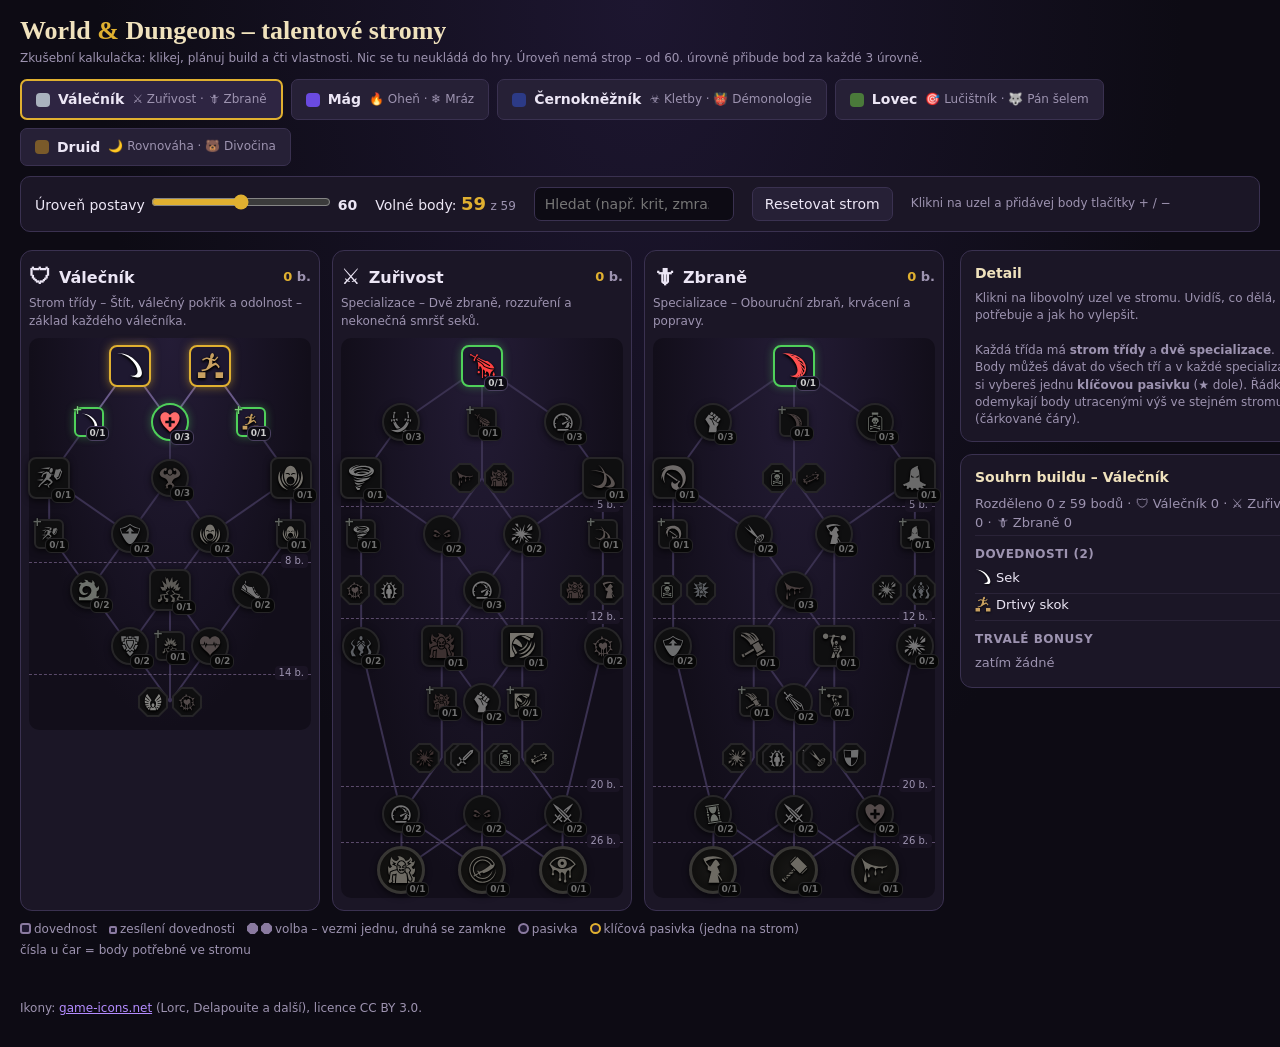
==== kalkulacka/index.html @ ac44e780 "World & Dungeons 1.1.6 + projektová dokumentace Hra, kalkulačka talentů, testy a dokumentace rozděle" ====
<!DOCTYPE html>
<html lang="cs">
<head>
<meta charset="utf-8">
<meta name="viewport" content="width=device-width, initial-scale=1">
<title>World & Dungeons – talentové stromy</title>
<style>
  :root { --bg:#0d0b14; --panel:#1b1626; --panel2:#262036; --border:#3a3150; --text:#ece6f5; --muted:#9d93b0; --gold:#e0b030; --green:#4fd05a; }
  * { box-sizing: border-box; }
  body { margin: 0; background: radial-gradient(ellipse at top, #1d1630, var(--bg) 60%); color: var(--text); font: 14px/1.45 system-ui, -apple-system, "Segoe UI", sans-serif; min-height: 100vh; }
  button { font: inherit; color: var(--text); background: var(--panel2); border: 1px solid var(--border); border-radius: 7px; padding: 6px 12px; cursor: pointer; }
  button:hover { border-color: var(--gold); }
  button:disabled { opacity: .45; cursor: not-allowed; }
  button.primary { background: var(--gold); color: #241a05; border-color: var(--gold); font-weight: 600; }
  .muted { color: var(--muted); } .small { font-size: 12px; } .gold { color: var(--gold); }
  header { padding: 16px 20px 8px; max-width: 1500px; margin: 0 auto; }
  h1 { margin: 0 0 4px; font: 700 26px Georgia, serif; color: #f0e2bd; } h1 span { color: var(--gold); }
  .classes { display: flex; flex-wrap: wrap; gap: 8px; margin: 12px 0 10px; }
  .cls { display: flex; align-items: center; gap: 8px; padding: 8px 14px; }
  .cls .sw { width: 14px; height: 14px; border-radius: 4px; }
  .cls.sel { border: 2px solid var(--gold); background: #2e2542; }
  .bar { display: flex; flex-wrap: wrap; align-items: center; gap: 10px 18px; background: var(--panel); border: 1px solid var(--border); border-radius: 10px; padding: 10px 14px; }
  .bar input[type=range] { width: 180px; accent-color: var(--gold); }
  .bar input[type=search] { font: inherit; background: var(--bg); color: var(--text); border: 1px solid var(--border); border-radius: 7px; padding: 6px 10px; width: 200px; }
  .pts b { font-size: 18px; }
  main { max-width: 1500px; margin: 0 auto; padding: 10px 20px 40px; display: grid; grid-template-columns: 1fr 360px; gap: 16px; align-items: start; }
  .trees { display: grid; grid-template-columns: repeat(3, minmax(300px, 1fr)); gap: 12px; }
  .tree { background: var(--panel); border: 1px solid var(--border); border-radius: 12px; padding: 10px 8px 12px; }
  .tree h2 { margin: 0; font-size: 16px; display: flex; align-items: center; gap: 8px; } .tree h2 .ic { font-size: 22px; }
  .tree .sub { margin: 2px 0 8px; min-height: 34px; }
  .tree .tp { margin-left: auto; font-size: 13px; color: var(--muted); } .tree .tp b { color: var(--gold); }
  .canvas { position: relative; background: radial-gradient(ellipse at 50% 0%, #241c36, #120e1a 70%); border-radius: 10px; }
  svg.lines { position: absolute; inset: 0; width: 100%; height: 100%; }
  svg.lines line { stroke: #3a3150; stroke-width: 2; } svg.lines line.can { stroke: #6a5a8a; } svg.lines line.on { stroke: var(--gold); stroke-width: 3; }
  .gate { position: absolute; left: 0; right: 0; border-top: 1px dashed #5a4a6a; pointer-events: none; }
  .gate span { position: absolute; right: 3px; top: -9px; font-size: 10px; background: #1a1424; color: var(--muted); padding: 0 4px; border-radius: 4px; }
  .gate.ok { border-color: #4a8a4a; } .gate.ok span { color: #7ad07a; }
  .n { position: absolute; transform: translate(-50%, -50%); width: 38px; height: 38px; padding: 0; display: flex; align-items: center; justify-content: center;
       background: #1e1830; border: 2px solid #4a4060; border-radius: 50%; box-shadow: 0 2px 6px rgba(0,0,0,.6); z-index: 1; user-select: none; }
  .n .g { font-size: 17px; line-height: 1; filter: drop-shadow(0 1px 1px #000); }
  .n .r { position: absolute; right: -7px; bottom: -6px; font-size: 9px; font-weight: 700; background: #0d0b14; border: 1px solid #4a4060; border-radius: 6px; padding: 0 3px; color: #ccc; }
  .n .plus { position: absolute; left: -4px; top: -7px; font-size: 12px; font-weight: 800; color: #7ad07a; text-shadow: 0 0 2px #000; }
  .n.t-skill, .n.t-base { border-radius: 8px; width: 42px; height: 42px; }
  .n.t-enh { border-radius: 6px; width: 30px; height: 30px; } .n.t-enh .g { font-size: 14px; }
  .n.t-choice { border: 0; clip-path: polygon(30% 0,70% 0,100% 30%,100% 70%,70% 100%,30% 100%,0 70%,0 30%); background: #4a4060; }
  .n.t-choice::before { content: ''; position: absolute; inset: 2px; clip-path: inherit; background: #1e1830; z-index: -1; }
  .n.t-choice .r { right: 4px; bottom: 1px; }
  .n.t-key { width: 48px; height: 48px; border-width: 3px; border-color: #7a6030; background: radial-gradient(circle, #3a2a10, #1a1408); } .n.t-key .g { font-size: 22px; color: var(--gold); }
  .n.lock { filter: grayscale(.9) brightness(.55); }
  .n.ok { border-color: var(--green); box-shadow: 0 0 8px #4fd05a66; }
  .n.part { border-color: #c09030; }
  .n.max, .n.base { border-color: var(--gold); box-shadow: 0 0 10px #e0b03088; }
  .n.t-choice.ok { background: var(--green); } .n.t-choice.max { background: var(--gold); }
  .n.sel { outline: 2px solid #fff; outline-offset: 3px; } .n.t-choice.sel { outline: none; filter: drop-shadow(0 0 5px #fff); }
  .n.hit { box-shadow: 0 0 0 4px #50c0ff, 0 0 14px #50c0ff; filter: none; }
  .n.dim { opacity: .25; }
  aside { position: sticky; top: 10px; display: flex; flex-direction: column; gap: 12px; max-height: calc(100vh - 20px); overflow-y: auto; }
  .card { background: var(--panel); border: 1px solid var(--border); border-radius: 12px; padding: 12px 14px; }
  .card h3 { margin: 0 0 6px; font-size: 14px; color: #f0e2bd; }
  .d-head { display: flex; gap: 10px; align-items: center; } .d-g { font-size: 30px; width: 40px; text-align: center; }
  .d-head b { font-size: 16px; }
  .tag { display: inline-block; font-size: 11px; padding: 1px 7px; border-radius: 10px; background: #2e2542; border: 1px solid var(--border); margin: 2px 4px 2px 0; }
  .props { display: grid; grid-template-columns: auto 1fr; gap: 2px 12px; margin: 8px 0; font-size: 13px; } .props span:nth-child(odd) { color: var(--muted); }
  .opt { border: 1px solid var(--border); border-radius: 8px; padding: 7px 9px; margin: 6px 0; background: #1a1424; }
  .opt.sel { border-color: var(--gold); }
  .why { color: #e0a060; font-size: 12px; margin-top: 6px; }
  .acts { display: flex; gap: 8px; flex-wrap: wrap; margin-top: 8px; }
  ul.enh { margin: 6px 0 0; padding-left: 18px; font-size: 12px; } ul.enh li { margin: 2px 0; } ul.enh li.on { color: var(--gold); }
  .sum div { display: flex; justify-content: space-between; gap: 10px; font-size: 13px; border-bottom: 1px solid #2a2338; padding: 2px 0; }
  .sum div span:last-child { color: var(--gold); text-align: right; }
  .sum div span:first-child { white-space: nowrap; }
  .sum h4 { margin: 10px 0 4px; font-size: 12px; color: var(--muted); text-transform: uppercase; letter-spacing: .5px; }
  .legend { display: flex; flex-wrap: wrap; gap: 4px 12px; font-size: 12px; color: var(--muted); }
  .legend i { display: inline-block; width: 11px; height: 11px; border: 2px solid #8a7aa0; vertical-align: -1px; margin-right: 3px; background: #1e1830; }
  .lg-sq { border-radius: 3px; } .lg-dm { border-radius: 2px; width: 8px !important; height: 8px !important; } .lg-ci { border-radius: 50%; } .lg-ky { border-radius: 50%; border-color: var(--gold) !important; }
  .lg-oc { clip-path: polygon(30% 0,70% 0,100% 30%,100% 70%,70% 100%,30% 100%,0 70%,0 30%); background: #8a7aa0 !important; border: 0 !important; }
  .tabs { display: none; }
  .gi { width: 1em; height: 1em; display: block; fill: currentColor; filter: drop-shadow(0 1px 1px rgba(0,0,0,.8)); }
  .n .g .gi { width: 22px; height: 22px; } .n.t-skill .g .gi, .n.t-base .g .gi { width: 27px; height: 27px; } .n.t-enh .g .gi { width: 17px; height: 17px; } .n.t-key .g .gi { width: 29px; height: 29px; }
  .d-g .gi { width: 34px; height: 34px; }
  i.si { display: inline-block; vertical-align: -3px; margin-right: 5px; font-style: normal; } i.si .gi { width: 16px; height: 16px; display: inline-block; }
  svg.lines line.up { stroke: #5fd0ff; stroke-width: 3.5; } svg.lines line.down { stroke: #b48cff; stroke-width: 3; stroke-dasharray: .06 .05; }
  .n.anc { box-shadow: 0 0 0 3px #5fd0ffaa, 0 0 12px #5fd0ff88; filter: none; } .n.desc { box-shadow: 0 0 0 2px #b48cff88; }
  .n.t-choice.anc { filter: drop-shadow(0 0 5px #5fd0ff); }
  svg.lines line.alt { stroke: #5fd0ff; stroke-opacity: .55; stroke-width: 2.5; stroke-dasharray: .1 .07; }
  .n.altn { box-shadow: 0 0 0 2px #5fd0ff66; filter: grayscale(.4) brightness(.85); } .n.t-choice.altn { filter: drop-shadow(0 0 3px #5fd0ff99); }
  .rel.main > span b { color: #5fd0ff; } .rel.alt > span b { color: #8fd8ffbb; } .n.t-choice.desc { filter: drop-shadow(0 0 4px #b48cff); }
  .n.t-opt { width: 30px; height: 30px; border: 0; border-radius: 0; background: #4a4060; box-shadow: none; clip-path: polygon(30% 0,70% 0,100% 30%,100% 70%,70% 100%,30% 100%,0 70%,0 30%); }
  .n.t-opt::before { content: ''; position: absolute; inset: 2px; clip-path: inherit; background: #1e1830; z-index: -1; }
  .n.t-opt .g .gi { width: 18px; height: 18px; } .n.t-opt.ok { background: var(--green); } .n.t-opt.max { background: var(--gold); }
  .n.t-opt.excl { filter: grayscale(1) brightness(.4); } .n.t-opt.sel { outline: none; filter: drop-shadow(0 0 5px #fff); }
  .n.t-opt.anc { filter: drop-shadow(0 0 5px #5fd0ff); } .n.t-opt.altn { filter: drop-shadow(0 0 3px #5fd0ff99); } .n.t-opt.desc { filter: drop-shadow(0 0 3px #b48cff); }
  .pm { position: absolute; transform: translate(-50%, -50%); display: flex; flex-direction: column; gap: 3px; z-index: 3; }
  .pm button { width: 25px; height: 21px; padding: 0; font-size: 16px; font-weight: 800; line-height: 1; border-radius: 6px; color: #fff; box-shadow: 0 2px 6px rgba(0,0,0,.7); }
  .pm .pp { background: #2f7a36; border-color: #4fd05a; } .pm .mm { background: #6a2a2a; border-color: #c05050; }
  .pm button:disabled { background: #2a2436; border-color: #3a3150; color: #6a6080; opacity: 1; }
  .rel { margin-top: 8px; display: flex; flex-wrap: wrap; gap: 4px; align-items: center; }
  .chip { display: inline-flex; align-items: center; padding: 2px 9px 2px 5px; font-size: 12px; border-radius: 14px; background: #1a1424; }
  .chip.on { border-color: var(--gold); color: #f0d890; } .chip i.si { margin-right: 4px; }
  footer { max-width: 1500px; margin: 0 auto; padding: 0 20px 30px; }
  @media (max-width: 1250px) { main { grid-template-columns: 1fr; } aside { position: static; max-height: none; } }
  @media (max-width: 980px) {
    header, main { padding-left: 10px; padding-right: 10px; }
    .tabs { display: grid; grid-template-columns: repeat(3, 1fr); gap: 6px; margin-bottom: 8px; }
    .tabs button { padding: 6px 4px; font-size: 12px; } .tabs button.sel { border: 2px solid var(--gold); background: #2e2542; }
    .trees { grid-template-columns: 1fr; } .tree:not(.show) { display: none; }
    .bar input[type=search] { width: 100%; }
    aside { position: static; }
    #detail { position: fixed; left: 0; right: 0; bottom: 0; z-index: 5; border-radius: 12px 12px 0 0; border-color: var(--gold); box-shadow: 0 -4px 16px rgba(0,0,0,.7); max-height: 38vh; overflow-y: auto; }
    body { padding-bottom: 40vh; }
  }
</style>
</head>
<body>
<header>
  <h1>World <span>&</span> Dungeons – talentové stromy</h1>
  <div class="muted small">Zkušební kalkulačka: klikej, plánuj build a čti vlastnosti. Nic se tu neukládá do hry. Úroveň nemá strop – od 60. úrovně přibude bod za každé 3 úrovně.</div>
  <div class="classes" id="classes"></div>
  <div class="bar">
    <label>Úroveň postavy <input type="range" id="lvl" min="1" max="120" value="60"> <b id="lvlv">60</b></label>
    <span class="pts">Volné body: <b id="free" class="gold">59</b> <span class="muted small">z <span id="tot">59</span></span></span>
    <input type="search" id="q" placeholder="Hledat (např. krit, zmraz, vlk)…">
    <button id="reset">Resetovat strom</button>
    <span class="muted small">Klikni na uzel a přidávej body tlačítky + / −</span>
  </div>
</header>
<main>
  <section>
    <div class="tabs" id="tabs"></div>
    <div class="trees" id="trees"></div>
    <div class="legend" style="margin-top:10px">
      <span><i class="lg-sq"></i>dovednost</span><span><i class="lg-dm"></i>zesílení dovednosti</span><span><i class="lg-oc"></i><i class="lg-oc"></i>volba – vezmi jednu, druhá se zamkne</span>
      <span><i class="lg-ci"></i>pasivka</span><span><i class="lg-ky"></i>klíčová pasivka (jedna na strom)</span>
      <span>čísla u čar = body potřebné ve stromu</span>
    </div>
  </section>
  <aside>
    <div class="card" id="detail"></div>
    <div class="card sum" id="summary"></div>
  </aside>
</main>
<footer class="muted small">Ikony: <a href="https://game-icons.net" target="_blank" style="color:#b48cff">game-icons.net</a> (Lorc, Delapouite a další), licence CC BY 3.0.</footer>

<script src="../js/classes.js"></script>
<script src="../js/talents.js"></script>
<script src="../js/icons.js"></script>
<script>
const ROW = 56;
const ELEM = { phys: 'fyzické', fire: 'oheň', frost: 'mráz', shadow: 'stín', nature: 'příroda', arcane: 'arkána', chaos: 'chaos' };
const TYPE_TXT = { skill: 'Dovednost', enh: 'Zesílení dovednosti', choice: 'Volba – vyber jednu ze dvou', passive: 'Pasivka', key: 'Klíčová pasivka – v každém stromu smíš mít jen jednu', base: 'Výchozí dovednost (máš ji vždy)' };
const SK_TYPE = { melee: 'útok zblízka', projectile: 'střela', ground: 'plošné kouzlo na místo', nova: 'vlna kolem tebe', leap: 'skok', dash: 'výpad', teleport: 'teleport', buff: 'posílení', summon: 'vyvolání', heal: 'léčení', whirl: 'vichřice', petstrike: 'rozkaz mazlíčkům', trap: 'past', drain: 'vysátí', tap: 'pakt' };
const S = { cls: 'warrior', level: 60, sel: null, tab: 1, q: '', builds: {} };
const build = () => S.builds[S.cls] || (S.builds[S.cls] = {});

// ---------- popisky bonusů pro souhrn ----------
const PCT = v => Math.round(v * 1000) / 10;
const LBL = { hpPct: 'Život', atkPct: 'Útok', def: 'Obrana', spdPct: 'Rychlost útoku', crit: 'Krit. šance', critDmg: 'Krit. poškození', ls: 'Vysávání života', dodge: 'Úhyb', block: 'Blok',
  dmgRed: 'Méně přijatého poškození', regen: 'Život za sekundu', thorns: 'Trny', physPct: 'Fyzické poškození', firePct: 'Ohnivé poškození', frostPct: 'Mrazivé poškození', shadowPct: 'Stínové poškození',
  naturePct: 'Přírodní poškození', arcanePct: 'Arkánní poškození', resFire: 'Odolnost vůči ohni', resFrost: 'Odolnost vůči mrazu', resShadow: 'Odolnost vůči stínu', resAll: 'Odolnost vůči všem živlům',
  armorPen: 'Ignoruje zbroj', resPen: 'Ignoruje odolnosti', execPct: 'Poškození pod 30 % života', dotPct: 'Poškození v čase', dotDur: 'Delší DoT', slowPct: 'Silnější zpomalení', slowAura: 'Zpomalení kolem tebe',
  freezeChance: 'Šance zmrazit', stunChance: 'Šance omráčit', stunDmg: 'Poškození omráčeným a zmrazeným', doubleChance: 'Šance na dvojitý útok', healPct: 'Léčení', petPct: 'Síla mazlíčků',
  petCount: 'Mazlíčci navíc', titanGrip: 'Titánský stisk', rebirth: 'Znovuzrození 1× za rift', goldPct: 'Zlato', dropPct: 'Šance na předmět', msPct: 'Rychlost pohybu', skillPct: 'Poškození dovedností',
  cdr: 'Kratší přebíjení', resMax: 'Max. zdroj', resRegenPct: 'Obnova zdroje', genPct: 'Získaný zdroj', killRes: 'Zdroj za zabití', critRes: 'Zdroj za krit. zásah', killHeal: 'Léčení za zabití (z max. života)',
  enrageChance: 'Šance na rozzuření při kritu', enrageDur: 'Delší rozzuření', enrageAlways: 'Trvalé rozzuření', bleedHit: 'Krvácení základního útoku (z útoku/s)', offhand: 'Síla zbraně v levé ruce',
  ignite: 'Šance zapálit', burnBonus: 'Poškození hořícím', slowedBonus: 'Poškození zpomaleným', shatter: 'Tříštění (násobek útoku)', dotSpread: 'Kletby přeskočí na nepřátel', dottedBonus: 'Poškození prokletým',
  vulnPct: 'Silnější zranitelnost', manaShield: 'Manový štít', loneWolf: 'Osamělý vlk (útok)', petSpd: 'Rychlost mazlíčků', petLs: 'Léčení z poškození mazlíčků', primCount: 'Střely základního útoku navíc',
  primPierce: 'Průraz základního útoku', arrowPierce: 'Průraz všech šípů', eclipse: 'Síla Zatmění', trapMax: 'Pastí navíc', auraPct: 'Síla aury', formDur: 'Delší podoby', lowHpDmg: 'Poškození pod 50 % života' };
const FLAT = { def: '', petCount: '', resMax: '', killRes: '', critRes: '', dotDur: ' s', enrageDur: ' s', formDur: ' s', trapMax: '', dotSpread: '', primCount: '', primPierce: '', arrowPierce: '', shatter: '×', titanGrip: '!', rebirth: '!', enrageAlways: '!' };
const COND = { dw: 'se dvěma zbraněmi', dw1: 'se dvěma jednoručními zbraněmi', th: 's obouruční zbraní', sh: 'se štítem', enrage: 'během rozzuření' };
const SKL = { skd: v => `+${PCT(v)} % poškození`, skr: v => `+${PCT(v)} % plocha/dosah`, skc: v => `+${v} ks`, skdur: v => `+${v} s trvání`, skcd: v => `-${v} s přebíjení`, skcost: v => `-${PCT(v)} % cena`,
  skgen: v => `+${v} zdroje`, skpierce: v => v >= 99 ? 'proletí všemi' : `průraz +${v}`, skstun: v => `+${v} s omráčení`, skslow: v => `+${PCT(v)} % zpomalení`, skdot: v => `+${PCT(v)} % DoT`,
  skheal: v => `léčí ${PCT(v)} % poškození`, skvuln: v => `zranitelnost ${v} s`, skburn: v => `zapálí (${PCT(v)} % útoku/s)`, skbleed: v => `krvácení (${PCT(v)} % útoku/s)`,
  skfreeze: v => `${PCT(v)} % šance zmrazit`, skexec: v => `+${PCT(v)} % pod 30 % života`, skenrage: () => 'rozzuří tě', skhits: v => `+${v} úder`, skkillres: v => `+${v} zdroje za zabití` };
function fmtStat(k, v) { if (k in FLAT) return FLAT[k] === '!' ? 'ano' : (FLAT[k] === '×' ? `${v}×` : `+${Math.round(v * 10) / 10}${FLAT[k]}`); return `+${PCT(v)} %`; }
function condName(pre) { if (COND[pre]) return COND[pre]; const sk = SKILLS[pre]; return sk ? `během: ${sk.name}` : pre; }

// ---------- pomocníci ----------
const trees = () => classTrees(S.cls);
const free = () => talentPointsTotal(S.level) - talentsSpent({ cls: S.cls, talents: build() });
function canLearn(n, opt) {
  const t = build(), v = t[n.id] || 0;
  if (n.type === 'base' || free() <= 0) return false;
  if (n.type === 'choice' ? v > 0 : v >= n.max) return false;
  return talentStateValid(S.cls, Object.assign({}, t, { [n.id]: n.type === 'choice' ? (opt || 1) : v + 1 }));
}
function canUnlearn(n) {
  const t = Object.assign({}, build()), v = t[n.id] || 0;
  if (!v) return false;
  if (n.type === 'choice' || v === 1) delete t[n.id]; else t[n.id] = v - 1;
  return talentStateValid(S.cls, t);
}
function title(n) { return n.type === 'choice' ? n.opts.map(o => o.name).join(' / ') : n.name; }
function whyNot(n) {
  const t = build(), tree = trees().find(x => x.key === n.tree);
  if (n.type === 'base') return '';
  if (free() <= 0) return 'Nemáš volný bod – zvyš úroveň nahoře.';
  if (n.req.length && !n.req.some(r => { const p = nodeById(S.cls, r); return p.type === 'base' || t[r]; })) return 'Nejdřív potřebuješ bod v: ' + n.req.map(r => title(nodeById(S.cls, r))).join(' nebo ') + '.';
  const need = gateFor(tree, n.row), below = tree.nodes.filter(x => x.row < n.row).reduce((s, x) => s + nodeSpent(x, t[x.id]), 0);
  if (below < need) return `Potřebuješ ${need} bodů ve vyšších řádcích stromu (máš ${below}).`;
  if (n.type === 'key') return 'V tomto stromu už máš jinou klíčovou pasivku.';
  return '';
}
function glyph(n) {
  if (n.type === 'key') return '★';
  if (n.glyph) return n.glyph;
  const st = n.type === 'choice' ? n.opts[0].stats : n.stats, k = Object.keys(st)[0] || '';
  const b = k.includes('_') && !k.startsWith('sk') ? k.split('_')[1] : k;
  return ({ hpPct: '❤', def: '⛨', dmgRed: '⛨', block: '⛨', crit: '✧', critDmg: '✹', spdPct: '»', msPct: '➤', ls: '❦', regen: '✚', healPct: '✚', thorns: '✶', firePct: '🔥', frostPct: '❄', shadowPct: '☾',
    naturePct: '❀', arcanePct: '✦', physPct: '⚔', atkPct: '⚔', dotPct: '☠', dotDur: '☠', petPct: '🐾', petSpd: '🐾', petLs: '🐾', petCount: '🐾', resAll: '◈', resFire: '◈', resFrost: '◈', resShadow: '◈',
    armorPen: '➶', resPen: '➶', execPct: '☩', rebirth: '✟', goldPct: '●', killRes: '◆', killHeal: '◆', resMax: '◆', resRegenPct: '◆', genPct: '◆', cdr: '⟳', enrageChance: '💢', enrageDur: '💢', offhand: '⚔',
    bleedHit: '🩸', ignite: '🔥', burnBonus: '🔥', slowedBonus: '❄', slowPct: '❄', slowAura: '❄', freezeChance: '❄', stunDmg: '✺', stunChance: '✺', dotSpread: '☣', dottedBonus: '☣', titanGrip: '⚔',
    loneWolf: '🐺', primCount: '⁂', eclipse: '🌗', formDur: '🐻', doubleChance: '⁑', skillPct: '✦', dodge: '↯' })[b] || '◆';
}
function matches(n) {
  if (!S.q) return null;
  const txt = (title(n) + ' ' + (n.desc || '') + ' ' + (n.opts ? n.opts.map(o => o.desc).join(' ') : '')).toLowerCase();
  return txt.includes(S.q.toLowerCase());
}

// ---------- akce ----------
function learn(id, opt) {
  const n = nodeById(S.cls, id), t = build(), v = t[id] || 0;
  if (n.type === 'choice' && v) { t[id] = opt; }
  else if (canLearn(n, opt)) t[id] = n.type === 'choice' ? (opt || 1) : v + 1;
  S.sel = n.type === 'choice' ? `${id}#${t[id] || opt || 1}` : id; render();
}
function unlearn(id) {
  const n = nodeById(S.cls, id), t = build();
  if (!canUnlearn(n)) return;
  if (n.type === 'choice' || t[id] === 1) delete t[id]; else t[id]--;
  S.sel = id; render();
}

// ---------- vykreslení ----------
function renderClasses() {
  document.getElementById('classes').innerHTML = Object.keys(TALENTS).map(c => `<button class="cls ${c === S.cls ? 'sel' : ''}" data-cls="${c}">
    <span class="sw" style="background:${CLASSES[c].colors[0]}"></span><b>${CLASSES[c].name}</b>
    <span class="muted small">${TALENTS[c].specs.map(s => s.icon + ' ' + s.name).join(' · ')}</span></button>`).join('');
}
function relations(tree) {
  const out = { anc: new Set(), alt: new Set(), main: new Set(), altE: new Set(), desc: new Set() };
  const sid = (S.sel || '').split('#')[0];
  if (!sid || !tree.nodes.some(n => n.id === sid)) return out;
  talentRoutes(S.cls, build(), sid).forEach((r, i) => {
    r.nodes.forEach(x => (i === 0 ? out.anc : out.alt).add(x));
    routeEdges(r, sid).forEach(e => (i === 0 ? out.main : out.altE).add(e));
  });
  out.desc = new Set(talentChildren(S.cls, sid));
  return out;
}
function renderTree(tree, i) {
  const { anc, alt, main, altE, desc } = relations(tree);
  const t = build(), pts = tree.nodes.reduce((s, n) => s + nodeSpent(n, t[n.id]), 0);
  const pos = n => [n.col + 0.5, n.row + 0.5];
  const lines = tree.nodes.flatMap(n => n.req.map(r => {
    const p = tree.nodes.find(x => x.id === r), a = pos(p), b = pos(n);
    const pOn = p.type === 'base' || t[p.id], on = pOn && (n.type === 'base' || t[n.id]);
    const e = p.id + '>' + n.id, hl = main.has(e) ? 'up' : altE.has(e) ? 'alt' : (desc.has(n.id) && p.id === (S.sel || '').split('#')[0]) ? 'down' : '';
    return `<line x1="${a[0]}" y1="${a[1]}" x2="${b[0]}" y2="${b[1]}" class="${on ? 'on' : pOn ? 'can' : ''} ${hl}" vector-effect="non-scaling-stroke"/>`;
  })).join('');
  const gates = tree.gates.map(([r, need]) => `<div class="gate ${pts >= need ? 'ok' : ''}" style="top:${r * ROW}px"><span>${need} b.</span></div>`).join('');
  const nodes = tree.nodes.map(n => {
    const v = t[n.id] || 0, m = matches(n);
    const rel = anc.has(n.id) ? 'anc' : alt.has(n.id) ? 'altn' : desc.has(n.id) ? 'desc' : '';
    const x = (n.col + 0.5) / 7 * 100, top = (n.row + 0.5) * ROW, srch = m === true ? 'hit' : m === false ? 'dim' : '';
    if (n.type === 'choice') return n.opts.map((o, i) => {   // volba = dva menší uzly, zvolením jednoho se druhý zamkne
      const st = v === i + 1 ? 'max' : v ? 'excl' : canLearn(n, i + 1) ? 'ok' : 'lock', sid = `${n.id}#${i + 1}`;
      return `<button class="n t-opt ${st} ${rel} ${S.sel === sid ? 'sel' : ''} ${srch}" data-id="${sid}"
        style="left:calc(${x}% + ${(i ? 17 : -17) + (n.col === 0 ? 11 : n.col === 6 ? -11 : 0)}px);top:${top}px"><span class="g">${optIconHtml(o, n)}</span></button>`;
    }).join('');
    const st = n.type === 'base' ? 'base' : v >= n.max ? 'max' : v ? 'part' : canLearn(n) ? 'ok' : 'lock';
    const rank = n.type === 'base' ? '' : `<span class="r">${v}/${n.max}</span>`;
    return `<button class="n t-${n.type} ${st} ${rel} ${S.sel === n.id ? 'sel' : ''} ${srch}" data-id="${n.id}"
      style="left:${x}%;top:${top}px"><span class="g">${nodeIconHtml(n)}</span>${n.type === 'enh' ? '<span class="plus">+</span>' : ''}${rank}</button>`;
  }).join('');
  const pm = (() => {
    if (!S.sel) return '';
    const [sid, so] = S.sel.split('#'), n = tree.nodes.find(x => x.id === sid);
    if (!n || n.type === 'base') return '';
    const opt = n.type === 'choice' ? (+so || 1) : undefined, v = t[n.id] || 0;
    const plus = n.type === 'choice' ? (v ? v !== opt : canLearn(n, opt)) : canLearn(n), minus = n.type === 'choice' ? v === opt && canUnlearn(n) : canUnlearn(n);
    const off = n.type === 'key' ? 38 : n.type === 'skill' ? 36 : n.type === 'enh' ? 29 : 34;
    const dx = n.type === 'choice' ? (opt === 2 ? 39 : -39) + (n.col === 0 ? 11 : n.col === 6 ? -11 : 0) : (n.col >= 5 ? -off : off);
    return `<div class="pm" style="left:calc(${(n.col + 0.5) / 7 * 100}% + ${dx}px);top:${(n.row + 0.5) * ROW}px">
      <button class="pp" ${plus ? '' : 'disabled'} onclick="event.stopPropagation();learn('${n.id}'${opt ? ', ' + opt : ''})">+</button>
      <button class="mm" ${minus ? '' : 'disabled'} onclick="event.stopPropagation();unlearn('${n.id}')">−</button></div>`;
  })();
  return `<div class="tree ${i === S.tab ? 'show' : ''}">
    <h2><span class="ic">${tree.icon}</span>${tree.name}<span class="tp"><b>${pts}</b> b.</span></h2>
    <div class="sub muted small">${tree.core ? 'Strom třídy' : 'Specializace'} – ${tree.desc}</div>
    <div class="canvas" style="height:${tree.rows * ROW}px"><svg class="lines" viewBox="0 0 7 ${tree.rows}" preserveAspectRatio="none">${lines}</svg>${gates}${nodes}${pm}</div></div>`;
}
function skillProps(id) {
  const k = SKILLS[id], rn = CLASSES[S.cls].res.name.toLowerCase(), rows = [];
  rows.push(['Druh', SK_TYPE[k.type] || k.type]);
  if (k.elem) rows.push(['Živel', ELEM[k.elem]]);
  if (k.dmg) rows.push(['Poškození', `${Math.round(k.dmg * 100)} % útoku${k.hits ? ` × ${k.hits} údery` : ''}${k.count ? ` × ${k.count} střel` : ''}`]);
  if (k.explode) rows.push(['Výbuch', `${Math.round(k.explode.dmg * 100)} % útoku`]);
  if (k.dot) rows.push(['Poškození v čase', `${Math.round(k.dot.pct * 100)} % útoku za s, ${k.dot.dur} s`]);
  if (k.aura) rows.push(['Aura', `${Math.round(k.aura.dmg * 100)} % útoku každých ${k.aura.tick} s`]);
  if (k.exec) rows.push(['Poprava', `+${Math.round(k.exec * 100)} % pod 30 % života`]);
  if (k.stun) rows.push(['Omráčení', `${k.stun} s`]);
  if (k.freeze) rows.push(['Zmrazení', `${k.freeze} s`]);
  if (k.slow) rows.push(['Zpomalení', `${Math.round(k.slow * 100)} %`]);
  if (k.vuln) rows.push(['Zranitelnost', `${k.vuln} s (+20 % poškození)`]);
  if (k.dur && k.type !== 'ground') rows.push(['Trvání', `${k.dur} s`]);
  if (k.cost) rows.push(['Cena', `${k.cost} ${rn}`]);
  if (k.gen) rows.push(['Generuje', `${k.gen} ${rn}`]);
  if (k.lifeCost) rows.push(['Cena', `${Math.round(k.lifeCost * 100)} % života`]);
  rows.push(['Přebíjení', k.cd ? `${k.cd} s` : (k.primary ? 'podle rychlosti útoku' : 'žádné')]);
  return `<div class="props">${rows.map(r => `<span>${r[0]}</span><span>${r[1]}</span>`).join('')}</div>`;
}
function renderDetail() {
  const el = document.getElementById('detail');
  if (!S.sel) { el.innerHTML = `<h3>Detail</h3><div class="muted small">Klikni na libovolný uzel ve stromu. Uvidíš, co dělá, co potřebuje a jak ho vylepšit.<br><br>
    Každá třída má <b>strom třídy</b> a <b>dvě specializace</b>. Body můžeš dávat do všech tří a v každé specializaci si vybereš jednu <b>klíčovou pasivku</b> (★ dole).
    Řádky se odemykají body utracenými výš ve stejném stromu (čárkované čáry).</div>`; return; }
  const [sid, so] = S.sel.split('#');
  const n = nodeById(S.cls, sid), t = build(), v = t[n.id] || 0, tree = trees().find(x => x.key === n.tree);
  if (n.type === 'choice') {
    const i = Math.max(0, (+so || 1) - 1), o = n.opts[i], other = n.opts[1 - i], chosen = v === i + 1, ok = canLearn(n, i + 1);
    el.innerHTML = `<div class="d-head"><span class="d-g">${optIconHtml(o, n)}</span><div><b>${o.name}</b><br>
      <span class="tag">Volba${n.forSkill ? ' · ' + SKILLS[n.forSkill].name : ''}</span><span class="tag">vylučuje se s: ${other.name}</span></div></div>
      <p class="small" style="margin:8px 0 0">${o.desc}</p>
      ${chosen ? '<div class="gold small">✓ zvoleno</div>' : ''}
      ${!v && !ok && whyNot(n) ? `<div class="why">${whyNot(n)}</div>` : ''}`;
    return;
  }
  let h = `<div class="d-head"><span class="d-g">${nodeIconHtml(n)}</span><div><b>${title(n)}</b><br>
    <span class="tag">${TYPE_TXT[n.type]}</span><span class="tag">${tree.icon} ${tree.name}</span>${n.forSkill ? `<span class="tag"><i class="si">${skillIcon(n.forSkill)}</i>${SKILLS[n.forSkill].name}</span>` : ''}</div></div>`;
  {
    h += `<p class="small" style="margin:8px 0 0">${n.desc}${n.max > 1 ? ' <span class="muted">(za každou úroveň)</span>' : ''}</p>`;
    if (n.max > 1) h += `<div class="small muted">Úroveň ${v}/${n.max}${v ? ` – teď celkem: ${Object.entries(n.stats).map(([k, x]) => fmtStat(k, x * v) + ' ' + (LBL[k] || k).toLowerCase()).join(', ')}` : ''}</div>`;
    if (n.skill) {
      h += skillProps(n.skill);
      const enh = tree.nodes.filter(x => x.forSkill === n.skill && x.id !== n.id);
      if (enh.length) h += `<div class="small"><b>Vylepšení této dovednosti:</b><ul class="enh">${enh.map(x => `<li class="${t[x.id] ? 'on' : ''}">${x.type === 'choice' ? 'Volba: ' + x.opts.map((o, i) => `<b>${o.name}</b> (${o.desc})${t[x.id] === i + 1 ? ' ✓' : ''}`).join(' nebo ') : `<b>${x.name}</b>: ${x.desc}${t[x.id] ? ' ✓' : ''}`}</li>`).join('')}</ul></div>`;
    }
    if (n.type !== 'base' && v < n.max && !canLearn(n)) { const w = whyNot(n); if (w) h += `<div class="why">${w}</div>`; }
  }
  el.innerHTML = h;
}
function renderSummary() {
  const t = build(), sum = {}, skillMods = {}, conds = {};
  const skills = CLASSES[S.cls].base.slice();
  talentNodes(S.cls).forEach(n => {
    const v = t[n.id]; if (!v || n.type === 'base') return;
    if (n.type === 'skill') skills.push(n.skill);
    const st = nodeStats(n, v), mul = n.type === 'passive' ? v : 1;
    for (const k in st) {
      const val = st[k] * mul, i = k.indexOf('_'), pre = i > 0 ? k.slice(0, i) : '', rest = k.slice(i + 1);
      if (SKILL_KEY_PREFIXES.includes(pre)) { (skillMods[rest] = skillMods[rest] || {})[pre] = (skillMods[rest][pre] || 0) + val; }
      else if (pre && (COND_PREFIXES.includes(pre) || SKILLS[pre] || pre === 'enrage')) { const c = condName(pre); (conds[c] = conds[c] || {})[rest] = (conds[c][rest] || 0) + val; }
      else sum[k] = (sum[k] || 0) + val;
    }
  });
  const keyNode = talentNodes(S.cls).find(n => n.type === 'key' && t[n.id]);
  let h = `<h3>Souhrn buildu – ${CLASSES[S.cls].name}</h3><div class="muted small">Rozděleno ${talentsSpent({ cls: S.cls, talents: t })} z ${talentPointsTotal(S.level)} bodů · ${trees().map(tr => `${tr.icon} ${tr.name} ${tr.nodes.reduce((s, n) => s + nodeSpent(n, t[n.id]), 0)}`).join(' · ')}</div>`;
  if (keyNode) h += `<h4>Klíčová pasivka</h4><div><span><i class="si">${nodeIconHtml(keyNode)}</i>${keyNode.name}</span><span></span></div><div class="small muted" style="border:0">${keyNode.desc}</div>`;
  h += `<h4>Dovednosti (${skills.length})</h4>` + skills.map(id => `<div><span><i class="si">${skillIcon(id)}</i>${SKILLS[id].name}</span><span class="small">${skillMods[id] ? Object.entries(skillMods[id]).map(([p, v]) => SKL[p](v)).join(', ') : ''}</span></div>`).join('');
  const keys = Object.keys(sum).filter(k => sum[k]);
  h += `<h4>Trvalé bonusy</h4>` + (keys.length ? keys.map(k => `<div><span>${LBL[k] || k}</span><span>${fmtStat(k, sum[k])}</span></div>`).join('') : '<div class="muted small" style="border:0">zatím žádné</div>');
  for (const c in conds) h += `<h4>${c}</h4>` + Object.entries(conds[c]).map(([k, v]) => `<div><span>${LBL[k] || k}</span><span>${fmtStat(k, v)}</span></div>`).join('');
  document.getElementById('summary').innerHTML = h;
}
function render() {
  document.getElementById('lvlv').textContent = S.level;
  document.getElementById('free').textContent = free();
  document.getElementById('tot').textContent = talentPointsTotal(S.level);
  renderClasses();
  const tr = trees();
  document.getElementById('tabs').innerHTML = tr.map((t, i) => `<button class="${i === S.tab ? 'sel' : ''}" data-tab="${i}">${t.icon} ${t.name}</button>`).join('');
  renderTrees();
  renderDetail(); renderSummary();
}
function renderTrees() { document.getElementById('trees').innerHTML = trees().map(renderTree).join(''); }

// ---------- ovládání ----------
document.addEventListener('click', e => {
  const c = e.target.closest('[data-cls]'); if (c) { S.cls = c.dataset.cls; S.sel = null; render(); return; }
  const tb = e.target.closest('[data-tab]'); if (tb) { S.tab = +tb.dataset.tab; render(); return; }
  const n = e.target.closest('.n');
  if (n) {   // jen výběr – strom se nepřekresluje (aby fungoval dvojklik)
    S.sel = n.dataset.id;
    document.querySelectorAll('.n.sel').forEach(x => x.classList.remove('sel')); n.classList.add('sel');
    renderDetail(); if (window.innerWidth <= 980) document.getElementById('detail').scrollTop = 0;
    renderTrees();
  }
});
document.addEventListener('dblclick', e => { const n = e.target.closest('.n'); if (n) { const [id, o] = n.dataset.id.split('#'); learn(id, o ? +o : undefined); } });
document.addEventListener('contextmenu', e => { const n = e.target.closest('.n'); if (n) { e.preventDefault(); unlearn(n.dataset.id.split('#')[0]); } });
document.getElementById('lvl').addEventListener('input', e => {
  S.level = +e.target.value;
  while (free() < 0) {   // nižší úroveň: odeber body od nejhlubších uzlů
    const t = build(), list = talentNodes(S.cls).filter(n => t[n.id] && canUnlearn(n)).sort((a, b) => b.row - a.row);
    if (!list.length) { S.builds[S.cls] = {}; break; }
    const n = list[0]; if (n.type === 'choice' || t[n.id] === 1) delete t[n.id]; else t[n.id]--;
  }
  render();
});
document.getElementById('q').addEventListener('input', e => { S.q = e.target.value.trim(); render(); });
document.getElementById('reset').addEventListener('click', () => { S.builds[S.cls] = {}; S.sel = null; render(); });
render();
</script>
</body>
</html>
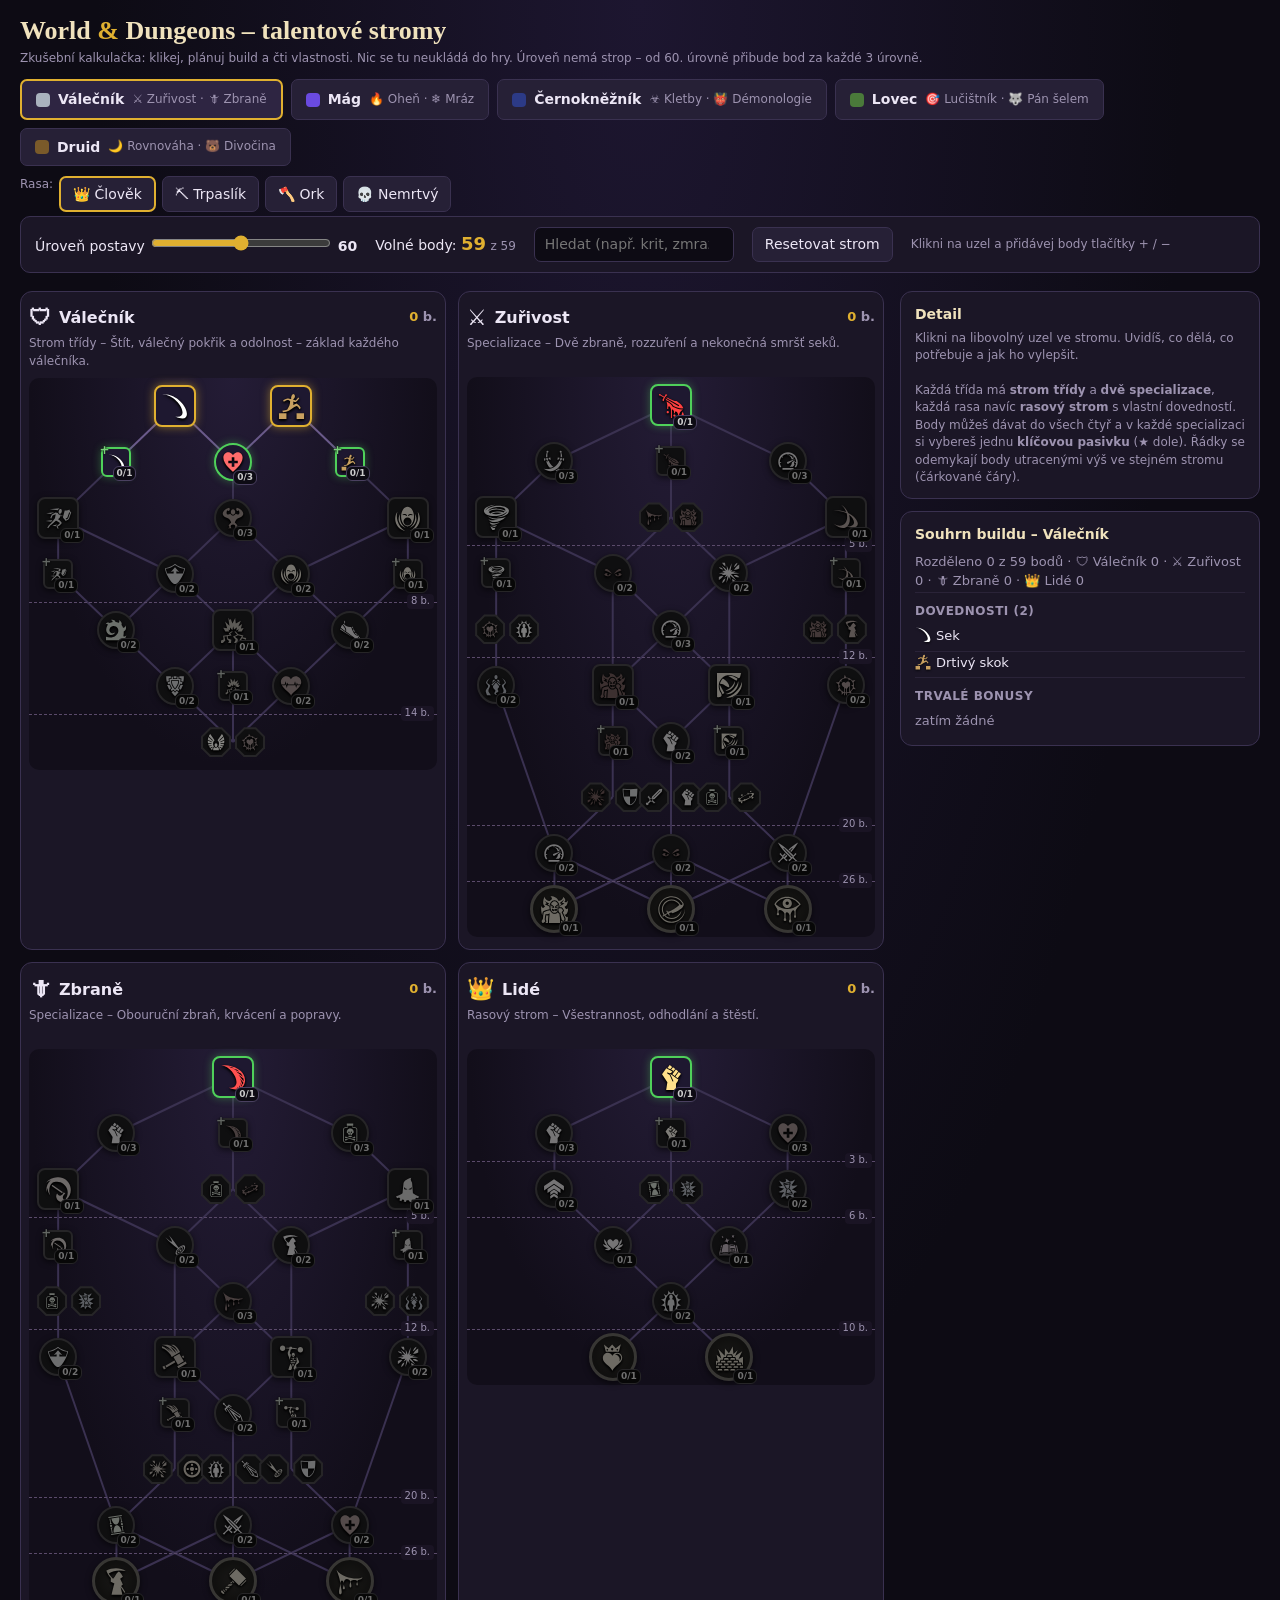
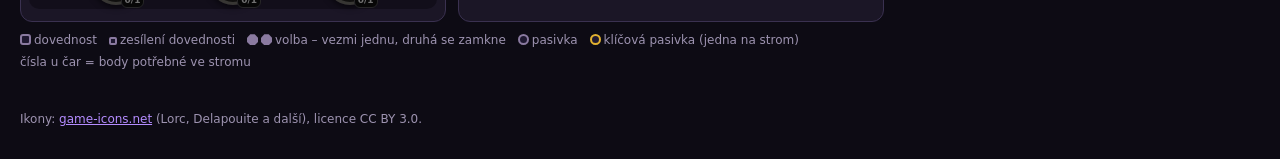
==== commit 059c1039: "1.13.0: velký rebalanc tříd, ras, talentů a škálování - rasy: rysy, rychlost pohybu (trpaslík pomalý" ====
--- a/kalkulacka/index.html
+++ b/kalkulacka/index.html
@@ -24,7 +24,8 @@
   .bar input[type=search] { font: inherit; background: var(--bg); color: var(--text); border: 1px solid var(--border); border-radius: 7px; padding: 6px 10px; width: 200px; }
   .pts b { font-size: 18px; }
   main { max-width: 1500px; margin: 0 auto; padding: 10px 20px 40px; display: grid; grid-template-columns: 1fr 360px; gap: 16px; align-items: start; }
-  .trees { display: grid; grid-template-columns: repeat(3, minmax(300px, 1fr)); gap: 12px; }
+  .trees { display: grid; grid-template-columns: repeat(2, minmax(300px, 1fr)); gap: 12px; }
+  .races { display: flex; flex-wrap: wrap; gap: 6px; margin: 6px 0 4px; } .races button.sel { border: 2px solid var(--gold); }
   .tree { background: var(--panel); border: 1px solid var(--border); border-radius: 12px; padding: 10px 8px 12px; }
   .tree h2 { margin: 0; font-size: 16px; display: flex; align-items: center; gap: 8px; } .tree h2 .ic { font-size: 22px; }
   .tree .sub { margin: 2px 0 8px; min-height: 34px; }
@@ -101,7 +102,7 @@
   @media (max-width: 1250px) { main { grid-template-columns: 1fr; } aside { position: static; max-height: none; } }
   @media (max-width: 980px) {
     header, main { padding-left: 10px; padding-right: 10px; }
-    .tabs { display: grid; grid-template-columns: repeat(3, 1fr); gap: 6px; margin-bottom: 8px; }
+    .tabs { display: grid; grid-template-columns: repeat(4, 1fr); gap: 6px; margin-bottom: 8px; }
     .tabs button { padding: 6px 4px; font-size: 12px; } .tabs button.sel { border: 2px solid var(--gold); background: #2e2542; }
     .trees { grid-template-columns: 1fr; } .tree:not(.show) { display: none; }
     .bar input[type=search] { width: 100%; }
@@ -116,6 +117,7 @@
   <h1>World <span>&</span> Dungeons – talentové stromy</h1>
   <div class="muted small">Zkušební kalkulačka: klikej, plánuj build a čti vlastnosti. Nic se tu neukládá do hry. Úroveň nemá strop – od 60. úrovně přibude bod za každé 3 úrovně.</div>
   <div class="classes" id="classes"></div>
+  <div class="races" id="races"></div>
   <div class="bar">
     <label>Úroveň postavy <input type="range" id="lvl" min="1" max="120" value="60"> <b id="lvlv">60</b></label>
     <span class="pts">Volné body: <b id="free" class="gold">59</b> <span class="muted small">z <span id="tot">59</span></span></span>
@@ -141,6 +143,7 @@
 </main>
 <footer class="muted small">Ikony: <a href="https://game-icons.net" target="_blank" style="color:#b48cff">game-icons.net</a> (Lorc, Delapouite a další), licence CC BY 3.0.</footer>
 
+<script src="../js/data.js"></script>
 <script src="../js/classes.js"></script>
 <script src="../js/talents.js"></script>
 <script src="../js/icons.js"></script>
@@ -149,8 +152,10 @@
 const ELEM = { phys: 'fyzické', fire: 'oheň', frost: 'mráz', shadow: 'stín', nature: 'příroda', arcane: 'arkána', chaos: 'chaos' };
 const TYPE_TXT = { skill: 'Dovednost', enh: 'Zesílení dovednosti', choice: 'Volba – vyber jednu ze dvou', passive: 'Pasivka', key: 'Klíčová pasivka – v každém stromu smíš mít jen jednu', base: 'Výchozí dovednost (máš ji vždy)' };
 const SK_TYPE = { melee: 'útok zblízka', projectile: 'střela', ground: 'plošné kouzlo na místo', nova: 'vlna kolem tebe', leap: 'skok', dash: 'výpad', teleport: 'teleport', buff: 'posílení', summon: 'vyvolání', heal: 'léčení', whirl: 'vichřice', petstrike: 'rozkaz mazlíčkům', trap: 'past', drain: 'vysátí', tap: 'pakt' };
-const S = { cls: 'warrior', level: 60, sel: null, tab: 1, q: '', builds: {} };
-const build = () => S.builds[S.cls] || (S.builds[S.cls] = {});
+const S = { cls: 'warrior', race: 'human', level: 60, sel: null, tab: 1, q: '', builds: {} };
+// klíč stromů: třída + rasa (rasový strom je čtvrtý)
+const K = () => S.cls + ':' + S.race;
+const build = () => S.builds[K()] || (S.builds[K()] = {});
 
 // ---------- popisky bonusů pro souhrn ----------
 const PCT = v => Math.round(v * 1000) / 10;
@@ -159,14 +164,18 @@
   naturePct: 'Přírodní poškození', arcanePct: 'Arkánní poškození', resFire: 'Odolnost vůči ohni', resFrost: 'Odolnost vůči mrazu', resShadow: 'Odolnost vůči stínu', resAll: 'Odolnost vůči všem živlům',
   armorPen: 'Ignoruje zbroj', resPen: 'Ignoruje odolnosti', execPct: 'Poškození pod 30 % života', dotPct: 'Poškození v čase', dotDur: 'Delší DoT', slowPct: 'Silnější zpomalení', slowAura: 'Zpomalení kolem tebe',
   freezeChance: 'Šance zmrazit', stunChance: 'Šance omráčit', stunDmg: 'Poškození omráčeným a zmrazeným', doubleChance: 'Šance na dvojitý útok', healPct: 'Léčení', petPct: 'Síla mazlíčků',
-  petCount: 'Mazlíčci navíc', titanGrip: 'Titánský stisk', rebirth: 'Znovuzrození 1× za rift', goldPct: 'Zlato', dropPct: 'Šance na předmět', msPct: 'Rychlost pohybu', skillPct: 'Poškození dovedností',
+  petCount: 'Mazlíčci navíc', titanGrip: 'Titánský stisk', rebirth: 'Znovuzrození 1× v podzemí', goldPct: 'Zlato', dropPct: 'Šance na předmět', msPct: 'Rychlost pohybu', skillPct: 'Poškození dovedností',
   cdr: 'Kratší přebíjení', resMax: 'Max. zdroj', resRegenPct: 'Obnova zdroje', genPct: 'Získaný zdroj', killRes: 'Zdroj za zabití', critRes: 'Zdroj za krit. zásah', killHeal: 'Léčení za zabití (z max. života)',
   enrageChance: 'Šance na rozzuření při kritu', enrageDur: 'Delší rozzuření', enrageAlways: 'Trvalé rozzuření', bleedHit: 'Krvácení základního útoku (z útoku/s)', offhand: 'Síla zbraně v levé ruce',
   ignite: 'Šance zapálit', burnBonus: 'Poškození hořícím', slowedBonus: 'Poškození zpomaleným', shatter: 'Tříštění (násobek útoku)', dotSpread: 'Kletby přeskočí na nepřátel', dottedBonus: 'Poškození prokletým',
   vulnPct: 'Silnější zranitelnost', manaShield: 'Manový štít', loneWolf: 'Osamělý vlk (útok)', petSpd: 'Rychlost mazlíčků', petLs: 'Léčení z poškození mazlíčků', primCount: 'Střely základního útoku navíc',
-  primPierce: 'Průraz základního útoku', arrowPierce: 'Průraz všech šípů', eclipse: 'Síla Zatmění', trapMax: 'Pastí navíc', auraPct: 'Síla aury', formDur: 'Delší podoby', lowHpDmg: 'Poškození pod 50 % života' };
-const FLAT = { def: '', petCount: '', resMax: '', killRes: '', critRes: '', dotDur: ' s', enrageDur: ' s', formDur: ' s', trapMax: '', dotSpread: '', primCount: '', primPierce: '', arrowPierce: '', shatter: '×', titanGrip: '!', rebirth: '!', enrageAlways: '!' };
-const COND = { dw: 'se dvěma zbraněmi', dw1: 'se dvěma jednoručními zbraněmi', th: 's obouruční zbraní', sh: 'se štítem', enrage: 'během rozzuření' };
+  primPierce: 'Průraz základního útoku', arrowPierce: 'Průraz všech šípů', eclipse: 'Síla Zatmění', trapMax: 'Pastí navíc', auraPct: 'Síla aury', formDur: 'Delší podoby', lowHpDmg: 'Poškození pod 50 % života',
+  xpPct: 'Zkušenosti', mfPct: 'Lepší kořist', ccRed: 'Kratší zmrazení a zpomalení', secondWind: 'Druhý dech (léčení)', stoneQuake: 'Otřes (násobek útoku)', stoneSkin: 'Kamenná krev (méně poškození)',
+  stealthDmg: 'Útok ze stínu navíc', moveCdr: 'Kratší přebíjení pohybu', dodgeAtk: 'Útok po úhybu', revenge: 'Pomsta (útok)', orcRage2: 'Dvojnásobný vztek', furyExtend: 'Zabití prodlouží zuřivost',
+  skelPct: 'Síla kostlivců', skelMage: 'Kostěný mág', raiseOnKill: 'Šance vzkřísit padlého', boneShield: 'Kostěný štít (za kostlivce)', skelMax: 'Kostlivců navíc', skelBoom: 'Výbuch kostlivce (násobek útoku)',
+  executeKill: 'Poprava zabíjí pod 20 %', whirlPull: 'Vichřice vtahuje', frostArmor: 'Ledová zbroj (zmrazení s)', vaultTrap: 'Past z Úskoku', blinkNova: 'Mrazivý teleport (zmrazení s)', strafePierce: 'Průraz Palby za běhu' };
+const FLAT = { skelMage: '!', whirlPull: '!', executeKill: '!', vaultTrap: '!', orcRage2: '!', furyExtend: '!', skelMax: '', strafePierce: '', frostArmor: ' s', blinkNova: ' s', stoneQuake: '×', skelBoom: '×', def: '', petCount: '', resMax: '', killRes: '', critRes: '', dotDur: ' s', enrageDur: ' s', formDur: ' s', trapMax: '', dotSpread: '', primCount: '', primPierce: '', arrowPierce: '', shatter: '×', titanGrip: '!', rebirth: '!', enrageAlways: '!' };
+const COND = { dw2: 'se dvěma obouručními zbraněmi', dw: 'se dvěma zbraněmi', dw1: 'se dvěma jednoručními zbraněmi', th: 's obouruční zbraní', sh: 'se štítem', enrage: 'během rozzuření' };
 const SKL = { skd: v => `+${PCT(v)} % poškození`, skr: v => `+${PCT(v)} % plocha/dosah`, skc: v => `+${v} ks`, skdur: v => `+${v} s trvání`, skcd: v => `-${v} s přebíjení`, skcost: v => `-${PCT(v)} % cena`,
   skgen: v => `+${v} zdroje`, skpierce: v => v >= 99 ? 'proletí všemi' : `průraz +${v}`, skstun: v => `+${v} s omráčení`, skslow: v => `+${PCT(v)} % zpomalení`, skdot: v => `+${PCT(v)} % DoT`,
   skheal: v => `léčí ${PCT(v)} % poškození`, skvuln: v => `zranitelnost ${v} s`, skburn: v => `zapálí (${PCT(v)} % útoku/s)`, skbleed: v => `krvácení (${PCT(v)} % útoku/s)`,
@@ -175,26 +184,26 @@
 function condName(pre) { if (COND[pre]) return COND[pre]; const sk = SKILLS[pre]; return sk ? `během: ${sk.name}` : pre; }
 
 // ---------- pomocníci ----------
-const trees = () => classTrees(S.cls);
-const free = () => talentPointsTotal(S.level) - talentsSpent({ cls: S.cls, talents: build() });
+const trees = () => classTrees(K());
+const free = () => talentPointsTotal(S.level) - talentsSpent({ cls: S.cls, race: S.race, talents: build() });
 function canLearn(n, opt) {
   const t = build(), v = t[n.id] || 0;
   if (n.type === 'base' || free() <= 0) return false;
   if (n.type === 'choice' ? v > 0 : v >= n.max) return false;
-  return talentStateValid(S.cls, Object.assign({}, t, { [n.id]: n.type === 'choice' ? (opt || 1) : v + 1 }));
+  return talentStateValid(K(), Object.assign({}, t, { [n.id]: n.type === 'choice' ? (opt || 1) : v + 1 }));
 }
 function canUnlearn(n) {
   const t = Object.assign({}, build()), v = t[n.id] || 0;
   if (!v) return false;
   if (n.type === 'choice' || v === 1) delete t[n.id]; else t[n.id] = v - 1;
-  return talentStateValid(S.cls, t);
+  return talentStateValid(K(), t);
 }
 function title(n) { return n.type === 'choice' ? n.opts.map(o => o.name).join(' / ') : n.name; }
 function whyNot(n) {
   const t = build(), tree = trees().find(x => x.key === n.tree);
   if (n.type === 'base') return '';
   if (free() <= 0) return 'Nemáš volný bod – zvyš úroveň nahoře.';
-  if (n.req.length && !n.req.some(r => { const p = nodeById(S.cls, r); return p.type === 'base' || t[r]; })) return 'Nejdřív potřebuješ bod v: ' + n.req.map(r => title(nodeById(S.cls, r))).join(' nebo ') + '.';
+  if (n.req.length && !n.req.some(r => { const p = nodeById(K(), r); return p.type === 'base' || t[r]; })) return 'Nejdřív potřebuješ bod v: ' + n.req.map(r => title(nodeById(K(), r))).join(' nebo ') + '.';
   const need = gateFor(tree, n.row), below = tree.nodes.filter(x => x.row < n.row).reduce((s, x) => s + nodeSpent(x, t[x.id]), 0);
   if (below < need) return `Potřebuješ ${need} bodů ve vyšších řádcích stromu (máš ${below}).`;
   if (n.type === 'key') return 'V tomto stromu už máš jinou klíčovou pasivku.';
@@ -219,19 +228,24 @@
 
 // ---------- akce ----------
 function learn(id, opt) {
-  const n = nodeById(S.cls, id), t = build(), v = t[id] || 0;
+  const n = nodeById(K(), id), t = build(), v = t[id] || 0;
   if (n.type === 'choice' && v) { t[id] = opt; }
   else if (canLearn(n, opt)) t[id] = n.type === 'choice' ? (opt || 1) : v + 1;
   S.sel = n.type === 'choice' ? `${id}#${t[id] || opt || 1}` : id; render();
 }
 function unlearn(id) {
-  const n = nodeById(S.cls, id), t = build();
+  const n = nodeById(K(), id), t = build();
   if (!canUnlearn(n)) return;
   if (n.type === 'choice' || t[id] === 1) delete t[id]; else t[id]--;
   S.sel = id; render();
 }
 
 // ---------- vykreslení ----------
+function renderRaces() {
+  if (!raceAllows(S.race, S.cls)) S.race = Object.keys(RACES).find(r => raceAllows(r, S.cls));
+  document.getElementById('races').innerHTML = '<span class="muted small">Rasa:</span>' + Object.keys(RACES).filter(r => raceAllows(r, S.cls)).map(r =>
+    `<button class="${r === S.race ? 'sel' : ''}" data-race="${r}" title="${RACES[r].trait}: ${RACES[r].desc}">${RACE_TALENTS[r].icon} ${RACES[r].name}</button>`).join('');
+}
 function renderClasses() {
   document.getElementById('classes').innerHTML = Object.keys(TALENTS).map(c => `<button class="cls ${c === S.cls ? 'sel' : ''}" data-cls="${c}">
     <span class="sw" style="background:${CLASSES[c].colors[0]}"></span><b>${CLASSES[c].name}</b>
@@ -241,11 +255,11 @@
   const out = { anc: new Set(), alt: new Set(), main: new Set(), altE: new Set(), desc: new Set() };
   const sid = (S.sel || '').split('#')[0];
   if (!sid || !tree.nodes.some(n => n.id === sid)) return out;
-  talentRoutes(S.cls, build(), sid).forEach((r, i) => {
+  talentRoutes(K(), build(), sid).forEach((r, i) => {
     r.nodes.forEach(x => (i === 0 ? out.anc : out.alt).add(x));
     routeEdges(r, sid).forEach(e => (i === 0 ? out.main : out.altE).add(e));
   });
-  out.desc = new Set(talentChildren(S.cls, sid));
+  out.desc = new Set(talentChildren(K(), sid));
   return out;
 }
 function renderTree(tree, i) {
@@ -287,7 +301,7 @@
   })();
   return `<div class="tree ${i === S.tab ? 'show' : ''}">
     <h2><span class="ic">${tree.icon}</span>${tree.name}<span class="tp"><b>${pts}</b> b.</span></h2>
-    <div class="sub muted small">${tree.core ? 'Strom třídy' : 'Specializace'} – ${tree.desc}</div>
+    <div class="sub muted small">${tree.core ? 'Strom třídy' : tree.isRace ? 'Rasový strom' : 'Specializace'} – ${tree.desc}</div>
     <div class="canvas" style="height:${tree.rows * ROW}px"><svg class="lines" viewBox="0 0 7 ${tree.rows}" preserveAspectRatio="none">${lines}</svg>${gates}${nodes}${pm}</div></div>`;
 }
 function skillProps(id) {
@@ -313,10 +327,10 @@
 function renderDetail() {
   const el = document.getElementById('detail');
   if (!S.sel) { el.innerHTML = `<h3>Detail</h3><div class="muted small">Klikni na libovolný uzel ve stromu. Uvidíš, co dělá, co potřebuje a jak ho vylepšit.<br><br>
-    Každá třída má <b>strom třídy</b> a <b>dvě specializace</b>. Body můžeš dávat do všech tří a v každé specializaci si vybereš jednu <b>klíčovou pasivku</b> (★ dole).
+    Každá třída má <b>strom třídy</b> a <b>dvě specializace</b>, každá rasa navíc <b>rasový strom</b> s vlastní dovedností. Body můžeš dávat do všech čtyř a v každé specializaci si vybereš jednu <b>klíčovou pasivku</b> (★ dole).
     Řádky se odemykají body utracenými výš ve stejném stromu (čárkované čáry).</div>`; return; }
   const [sid, so] = S.sel.split('#');
-  const n = nodeById(S.cls, sid), t = build(), v = t[n.id] || 0, tree = trees().find(x => x.key === n.tree);
+  const n = nodeById(K(), sid), t = build(), v = t[n.id] || 0, tree = trees().find(x => x.key === n.tree);
   if (n.type === 'choice') {
     const i = Math.max(0, (+so || 1) - 1), o = n.opts[i], other = n.opts[1 - i], chosen = v === i + 1, ok = canLearn(n, i + 1);
     el.innerHTML = `<div class="d-head"><span class="d-g">${optIconHtml(o, n)}</span><div><b>${o.name}</b><br>
@@ -343,7 +357,7 @@
 function renderSummary() {
   const t = build(), sum = {}, skillMods = {}, conds = {};
   const skills = CLASSES[S.cls].base.slice();
-  talentNodes(S.cls).forEach(n => {
+  talentNodes(K()).forEach(n => {
     const v = t[n.id]; if (!v || n.type === 'base') return;
     if (n.type === 'skill') skills.push(n.skill);
     const st = nodeStats(n, v), mul = n.type === 'passive' ? v : 1;
@@ -354,8 +368,8 @@
       else sum[k] = (sum[k] || 0) + val;
     }
   });
-  const keyNode = talentNodes(S.cls).find(n => n.type === 'key' && t[n.id]);
-  let h = `<h3>Souhrn buildu – ${CLASSES[S.cls].name}</h3><div class="muted small">Rozděleno ${talentsSpent({ cls: S.cls, talents: t })} z ${talentPointsTotal(S.level)} bodů · ${trees().map(tr => `${tr.icon} ${tr.name} ${tr.nodes.reduce((s, n) => s + nodeSpent(n, t[n.id]), 0)}`).join(' · ')}</div>`;
+  const keyNode = talentNodes(K()).find(n => n.type === 'key' && t[n.id]);
+  let h = `<h3>Souhrn buildu – ${CLASSES[S.cls].name}</h3><div class="muted small">Rozděleno ${talentsSpent({ cls: S.cls, race: S.race, talents: t })} z ${talentPointsTotal(S.level)} bodů · ${trees().map(tr => `${tr.icon} ${tr.name} ${tr.nodes.reduce((s, n) => s + nodeSpent(n, t[n.id]), 0)}`).join(' · ')}</div>`;
   if (keyNode) h += `<h4>Klíčová pasivka</h4><div><span><i class="si">${nodeIconHtml(keyNode)}</i>${keyNode.name}</span><span></span></div><div class="small muted" style="border:0">${keyNode.desc}</div>`;
   h += `<h4>Dovednosti (${skills.length})</h4>` + skills.map(id => `<div><span><i class="si">${skillIcon(id)}</i>${SKILLS[id].name}</span><span class="small">${skillMods[id] ? Object.entries(skillMods[id]).map(([p, v]) => SKL[p](v)).join(', ') : ''}</span></div>`).join('');
   const keys = Object.keys(sum).filter(k => sum[k]);
@@ -364,10 +378,10 @@
   document.getElementById('summary').innerHTML = h;
 }
 function render() {
+  renderClasses(); renderRaces();
   document.getElementById('lvlv').textContent = S.level;
   document.getElementById('free').textContent = free();
   document.getElementById('tot').textContent = talentPointsTotal(S.level);
-  renderClasses();
   const tr = trees();
   document.getElementById('tabs').innerHTML = tr.map((t, i) => `<button class="${i === S.tab ? 'sel' : ''}" data-tab="${i}">${t.icon} ${t.name}</button>`).join('');
   renderTrees();
@@ -378,6 +392,7 @@
 // ---------- ovládání ----------
 document.addEventListener('click', e => {
   const c = e.target.closest('[data-cls]'); if (c) { S.cls = c.dataset.cls; S.sel = null; render(); return; }
+  const rc = e.target.closest('[data-race]'); if (rc) { S.race = rc.dataset.race; S.sel = null; render(); return; }
   const tb = e.target.closest('[data-tab]'); if (tb) { S.tab = +tb.dataset.tab; render(); return; }
   const n = e.target.closest('.n');
   if (n) {   // jen výběr – strom se nepřekresluje (aby fungoval dvojklik)
@@ -392,14 +407,14 @@
 document.getElementById('lvl').addEventListener('input', e => {
   S.level = +e.target.value;
   while (free() < 0) {   // nižší úroveň: odeber body od nejhlubších uzlů
-    const t = build(), list = talentNodes(S.cls).filter(n => t[n.id] && canUnlearn(n)).sort((a, b) => b.row - a.row);
-    if (!list.length) { S.builds[S.cls] = {}; break; }
+    const t = build(), list = talentNodes(K()).filter(n => t[n.id] && canUnlearn(n)).sort((a, b) => b.row - a.row);
+    if (!list.length) { S.builds[K()] = {}; break; }
     const n = list[0]; if (n.type === 'choice' || t[n.id] === 1) delete t[n.id]; else t[n.id]--;
   }
   render();
 });
 document.getElementById('q').addEventListener('input', e => { S.q = e.target.value.trim(); render(); });
-document.getElementById('reset').addEventListener('click', () => { S.builds[S.cls] = {}; S.sel = null; render(); });
+document.getElementById('reset').addEventListener('click', () => { S.builds[K()] = {}; S.sel = null; render(); });
 render();
 </script>
 </body>
